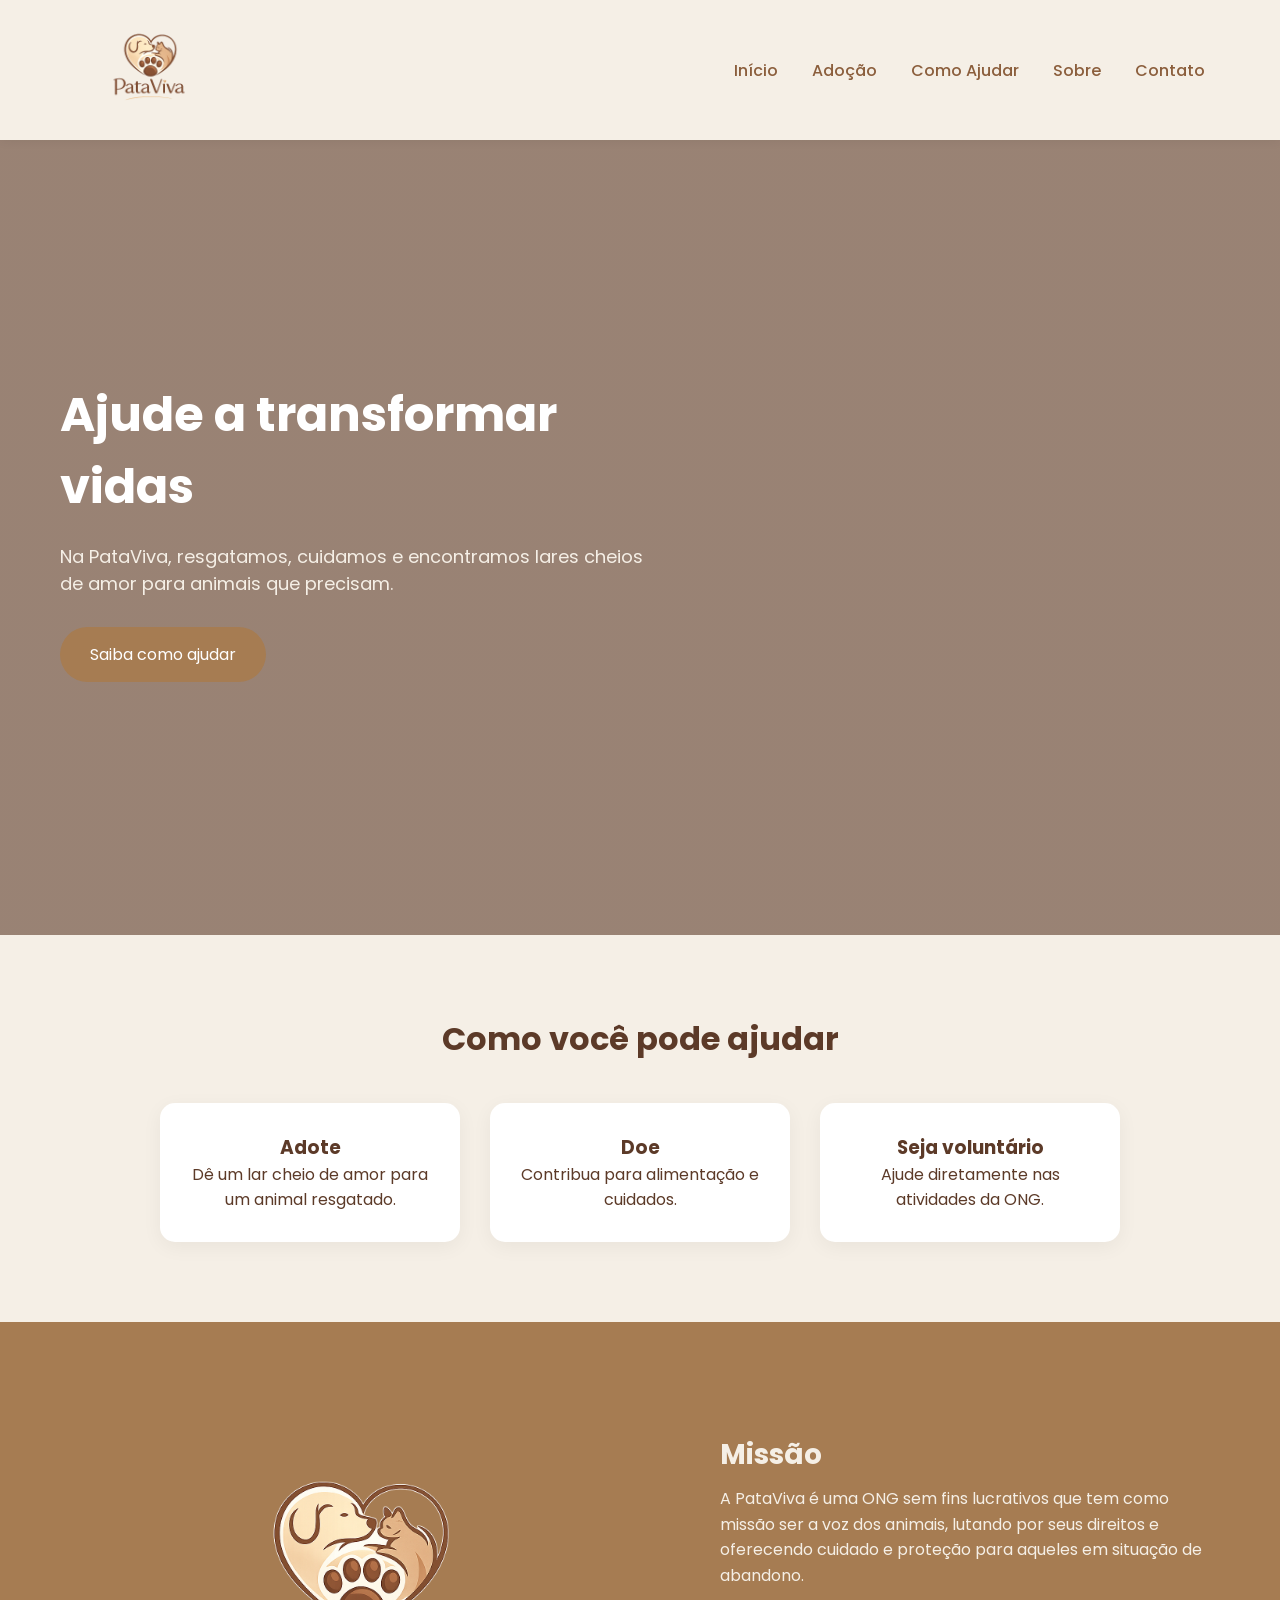
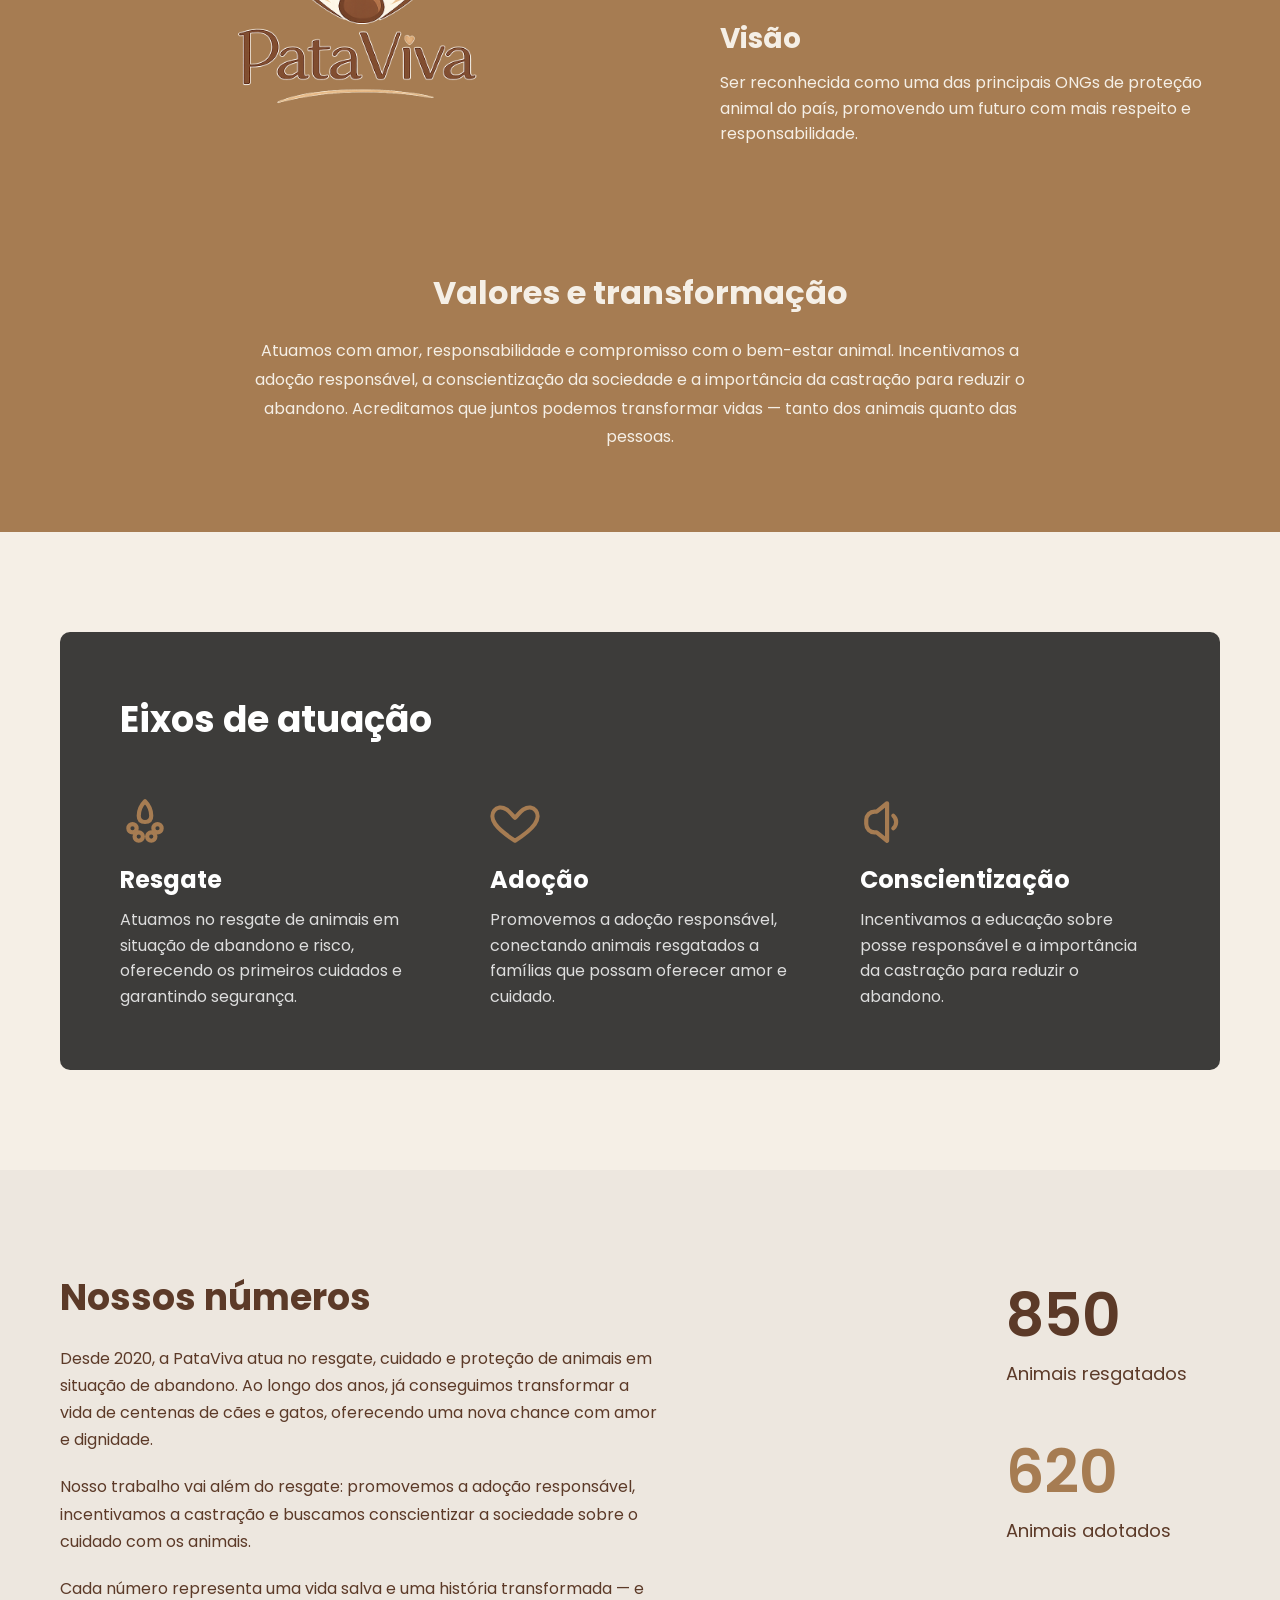
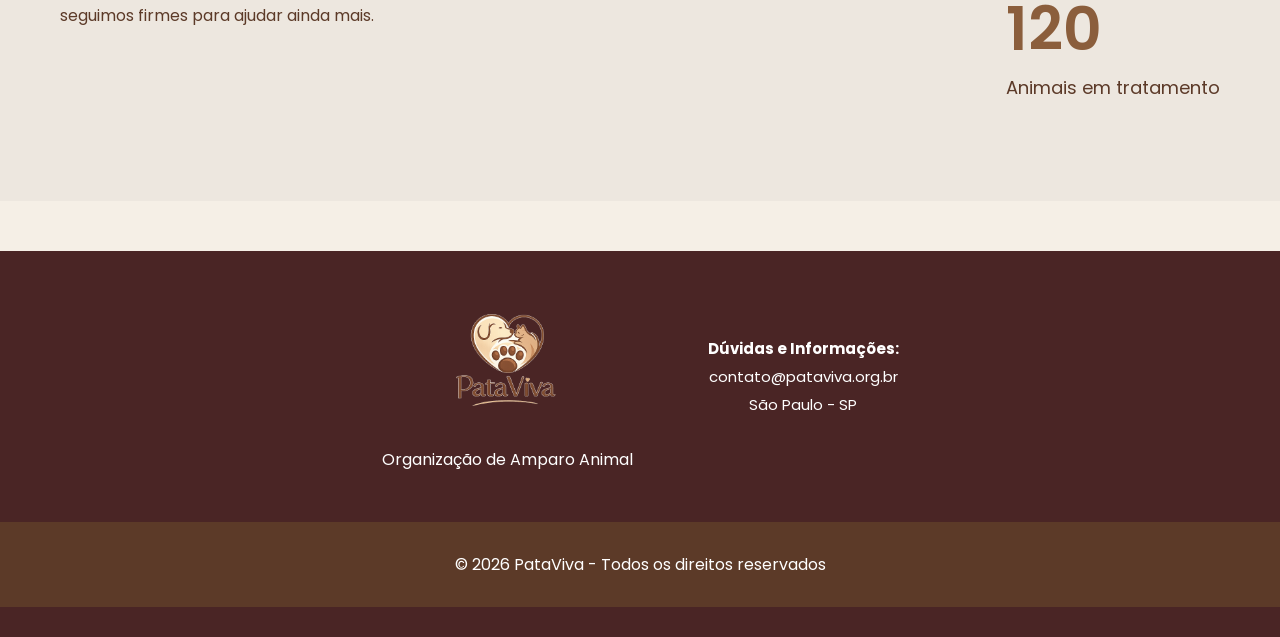
==== frontend/index.html @ ece867e7 "Adiciona pasta frontend com arquivos do projeto" ====
<!DOCTYPE html>
<html lang="pt-br">
<head>
  <meta charset="UTF-8">
  <meta name="viewport" content="width=device-width, initial-scale=1.0">
  <title>PataViva</title>
    <link rel="icon" type="image/png" href="logo.png">

  <link rel="stylesheet" href="style.css">

  <link href="https://fonts.googleapis.com/css2?family=Poppins:wght@300;400;600&display=swap" rel="stylesheet">
</head>

<body>

  <header>
    <img src="logo.png" alt="PataViva Logo" class="logo">

    <nav>
      <a href="#">Início</a>
      <a href="#">Adoção</a>
      <a href="#">Como Ajudar</a>
      <a href="#">Sobre</a>
      <a href="#">Contato</a>
    </nav>
  </header>

  <section class="hero">
    <div class="hero-content">
      <h1>Ajude a transformar vidas </h1>
      <p>Na PataViva, resgatamos, cuidamos e encontramos lares cheios de amor para animais que precisam.</p>
      <button class="btn">Saiba como ajudar</button>
    </div>
  </section>

  <section class="section">
    <h2>Como você pode ajudar</h2>

    <div class="cards">
      <div class="card">
        <h3>Adote</h3>
        <p>Dê um lar cheio de amor para um animal resgatado.</p>
      </div>

      <div class="card">
        <h3>Doe</h3>
        <p>Contribua para alimentação e cuidados.</p>
      </div>

      <div class="card">
        <h3>Seja voluntário</h3>
        <p>Ajude diretamente nas atividades da ONG.</p>
      </div>
    </div>
  </section>

  <!-- MISSÃO / VISÃO -->
  <section class="about">
    <div class="about-container">

      <div class="about-logo">
        <img src="logo.png" alt="PataViva" class="logo">
      </div>

      <div class="about-text">
        <h2>Missão</h2>
        <p>
          A PataViva é uma ONG sem fins lucrativos que tem como missão ser a voz dos animais,
          lutando por seus direitos e oferecendo cuidado e proteção para aqueles em situação de abandono.
        </p>

        <h2>Visão</h2>
        <p>
          Ser reconhecida como uma das principais ONGs de proteção animal do país,
          promovendo um futuro com mais respeito e responsabilidade.
        </p>
      </div>

    </div>

    <div class="values">
      <h2>Valores e transformação</h2>
      <p>
        Atuamos com amor, responsabilidade e compromisso com o bem-estar animal.
        Incentivamos a adoção responsável, a conscientização da sociedade e a importância
        da castração para reduzir o abandono. Acreditamos que juntos podemos transformar
        vidas — tanto dos animais quanto das pessoas.
      </p>
    </div>
  </section>

  <!-- EIXOS -->
  <section class="eixos">
    <div class="eixos-overlay">

      <h2>Eixos de atuação</h2>

      <div class="eixos-cards">

        <!-- RESGATE -->
        <div class="eixo">
          <div class="icon">
            <svg viewBox="0 0 24 24" fill="none">
              <path d="M12 2C14 4 15 7 15 9C15 11 14 12 12 12C10 12 9 11 9 9C9 7 10 4 12 2Z"/>
              <circle cx="6" cy="15" r="2"/>
              <circle cx="18" cy="15" r="2"/>
              <circle cx="9" cy="19" r="2"/>
              <circle cx="15" cy="19" r="2"/>
            </svg>
          </div>
          <h3>Resgate</h3>
          <p>
            Atuamos no resgate de animais em situação de abandono e risco,
            oferecendo os primeiros cuidados e garantindo segurança.
          </p>
        </div>

        <!-- ADOÇÃO -->
        <div class="eixo">
          <div class="icon">
            <svg viewBox="0 0 24 24" fill="none">
              <path d="M12 21s-7-4.5-9.5-8C-1 8 3 3 8 6c1.5 1 2.5 2.5 4 4 1.5-1.5 2.5-3 4-4 5-3 9 2 5.5 7-2.5 3.5-9.5 8-9.5 8z"/>
            </svg>
          </div>
          <h3>Adoção</h3>
          <p>
            Promovemos a adoção responsável, conectando animais resgatados
            a famílias que possam oferecer amor e cuidado.
          </p>
        </div>

        <!-- CONSCIENTIZAÇÃO -->
        <div class="eixo">
          <div class="icon">
            <svg viewBox="0 0 24 24" fill="none">
              <path d="M3 11v2a4 4 0 004 4h1l5 4V3L8 7H7a4 4 0 00-4 4z"/>
              <path d="M16 9a4 4 0 010 6"/>
            </svg>
          </div>
          <h3>Conscientização</h3>
          <p>
            Incentivamos a educação sobre posse responsável e a importância
            da castração para reduzir o abandono.
          </p>
        </div>

      </div>

    </div>
  </section>

  <!-- NÚMEROS -->
  <section class="numeros">
    <div class="numeros-container">

      <div class="numeros-texto">
        <h2>Nossos números</h2>

        <p>
          Desde 2020, a PataViva atua no resgate, cuidado e proteção de animais
          em situação de abandono. Ao longo dos anos, já conseguimos transformar
          a vida de centenas de cães e gatos, oferecendo uma nova chance com amor e dignidade.
        </p>

        <p>
          Nosso trabalho vai além do resgate: promovemos a adoção responsável,
          incentivamos a castração e buscamos conscientizar a sociedade sobre
          o cuidado com os animais.
        </p>

        <p>
          Cada número representa uma vida salva e uma história transformada —
          e seguimos firmes para ajudar ainda mais.
        </p>
      </div>

      <div class="numeros-dados">

        <div class="numero">
          <h3>850</h3>
          <span>Animais resgatados</span>
        </div>

        <div class="numero">
          <h3>620</h3>
          <span>Animais adotados</span>
        </div>

        <div class="numero">
          <h3>120</h3>
          <span>Animais em tratamento</span>
        </div>

      </div>

    </div>
  </section>

<footer class="rodape-pata-viva">
<div class="container-footer">

<div class="bloco-logo">
<img src="logo.png" alt="Logo Pata Viva" class="logo-rodape">
<p>Organização de Amparo Animal</p>
</div>

<div class="bloco-info">
<p><strong>Dúvidas e Informações:</strong></p>
<p>contato@pataviva.org.br</p>
<p>São Paulo - SP</p>
</div>

</div>


  <footer>
    <p>© 2026 PataViva - Todos os direitos reservados</p>
  </footer>

</body>
</html>
---- frontend/style.css ----
* {
  margin: 0;
  padding: 0;
  box-sizing: border-box;
  font-family: 'Poppins', sans-serif;
}

body {
  background-color: #F5EFE6;
  color: #5C3A28;
}

header {
display: flex;
justify-content: space-between;
align-items: center;


padding: 10px 60px;

background-color: #F5EFE6;
box-shadow: 0 2px 10px rgba(0,0,0,0.05);

position: fixed; 
top: 0; 
left: 0; 
width: 100%; 
z-index: 1000; 
}


header img {
  height: 60px;
}

nav a {
  margin: 0 15px;
  text-decoration: none;
  color: #8B5E3C;
  font-weight: 500;
  transition: 0.3s;
}

nav a:hover {
  color: #A67C52;
}

/* HERO */
.hero {
  height: 90vh;
  background: linear-gradient(rgba(92,58,40,0.6), rgba(92,58,40,0.6)),
              url('https://images.unsplash.com/photo-1518791841217-8f162f1e1131') center/cover;
  display: flex;
  align-items: center;
  padding: 0 60px;
  color: white;
}

.hero-content {
  max-width: 600px;
}

.hero h1 {
  font-size: 48px;
  margin-bottom: 20px;
}

.hero p {
  font-size: 18px;
  margin-bottom: 30px;
  color: #F5EFE6;
}

.btn {
  background-color: #A67C52;
  color: white;
  padding: 15px 30px;
  border: none;
  border-radius: 30px;
  font-size: 16px;
  cursor: pointer;
  transition: 0.3s;
}

.btn:hover {
  background-color: #8B5E3C;
}

/* SECTION */
.section {
  padding: 80px 60px;
  text-align: center;
}

.section h2 {
  font-size: 32px;
  margin-bottom: 20px;
}

.cards {
  display: flex;
  gap: 30px;
  margin-top: 40px;
  flex-wrap: wrap;
  justify-content: center;
}

.card {
  background: white;
  padding: 30px;
  border-radius: 15px;
  width: 300px;
  box-shadow: 0 5px 20px rgba(0,0,0,0.05);
  transition: 0.3s;
}

.card:hover {
  transform: translateY(-5px);
}

/* ABOUT */
.about {
  background-color: #A67C52;
  color: #F5EFE6;
  padding: 80px 60px;
}

.about-container {
  display: flex;
  align-items: center;
  justify-content: center;
  gap: 60px;
  flex-wrap: wrap;
}

.about-logo img {
  width: 250px;
}

.about-text {
  max-width: 500px;
}

.about-text h2 {
  margin-bottom: 10px;
  font-size: 28px;
}

.about-text p {
  margin-bottom: 30px;
  line-height: 1.6;
}

/* VALUES */
.values {
  margin-top: 60px;
  text-align: center;
}

.values h2 {
  font-size: 32px;
  margin-bottom: 20px;
}

.values p {
  max-width: 800px;
  margin: 0 auto;
  line-height: 1.8;
}

/* EIXOS */
.eixos {
  background: url('https://images.unsplash.com/photo-1548199973-03cce0bbc87b') center/cover no-repeat;
  position: relative;
  padding: 100px 60px;
  color: white;
}

.eixos-overlay {
  background: rgba(0, 0, 0, 0.75);
  padding: 60px;
  border-radius: 10px;
}

.eixos h2 {
  font-size: 36px;
  margin-bottom: 50px;
}

.eixos-cards {
  display: flex;
  gap: 40px;
  flex-wrap: wrap;
  justify-content: space-between;
}

.eixo {
  max-width: 300px;
}

.icon {
  width: 50px;
  height: 50px;
  margin-bottom: 15px;
}

.icon svg {
  width: 100%;
  height: 100%;
  stroke: #A67C52;
  stroke-width: 2;
  stroke-linecap: round;
  stroke-linejoin: round;
}

.eixo h3 {
  font-size: 24px;
  margin-bottom: 10px;
}

.eixo p {
  line-height: 1.6;
  color: #ddd;
}

/* NÚMEROS */
.numeros {
  background-color: #EDE7DF;
  padding: 100px 60px;
}

.numeros-container {
  display: flex;
  justify-content: space-between;
  gap: 60px;
  flex-wrap: wrap;
}

.numeros-texto {
  max-width: 600px;
}

.numeros-texto h2 {
  font-size: 36px;
  color: #5C3A28;
  margin-bottom: 20px;
}

.numeros-texto p {
  margin-bottom: 20px;
  line-height: 1.7;
}

/* DADOS */
.numeros-dados {
  display: flex;
  flex-direction: column;
  gap: 40px;
  justify-content: center;
}

.numero h3 {
  font-size: 60px;
  font-weight: 600;
}

.numero:nth-child(1) h3 {
  color: #5C3A28;
}

.numero:nth-child(2) h3 {
  color: #A67C52;
}

.numero:nth-child(3) h3 {
  color: #8B5E3C;
}

.numero span {
  font-size: 18px;
  color: #5C3A28;
}

/* FOOTER */
footer {
  background-color: #5C3A28;
  color: white;
  text-align: center;
  padding: 30px;
  margin-top: 50px;
}

.logo {
  width: 180px;
  height: auto;
}

.about-logo img{
  width: 600px;
  height: auto;
}

body {
background-color: #F5EFE6;
color: #5C3A28;


padding-top: 125px;
}

.rodape-pata-viva {
background-color: #4a2525; 
color: #ffffff;
padding: 30px 0;
font-family: Arial, sans-serif;
}

.container-footer {
display: flex; 
justify-content: center; /* Centraliza no meio da tela */
align-items: center; 
gap: 75px; 
max-width: 1000px;
margin: 0 auto;
}

.logo-rodape {
width: 250px; 
height: auto;
display: block;
margin: 0 auto 0px; /* Arruma e centraliza a logo */
}

.bloco-logo {
text-align: center;
}

.bloco-info p {
margin: 5px 0;
font-size: 15px;
}
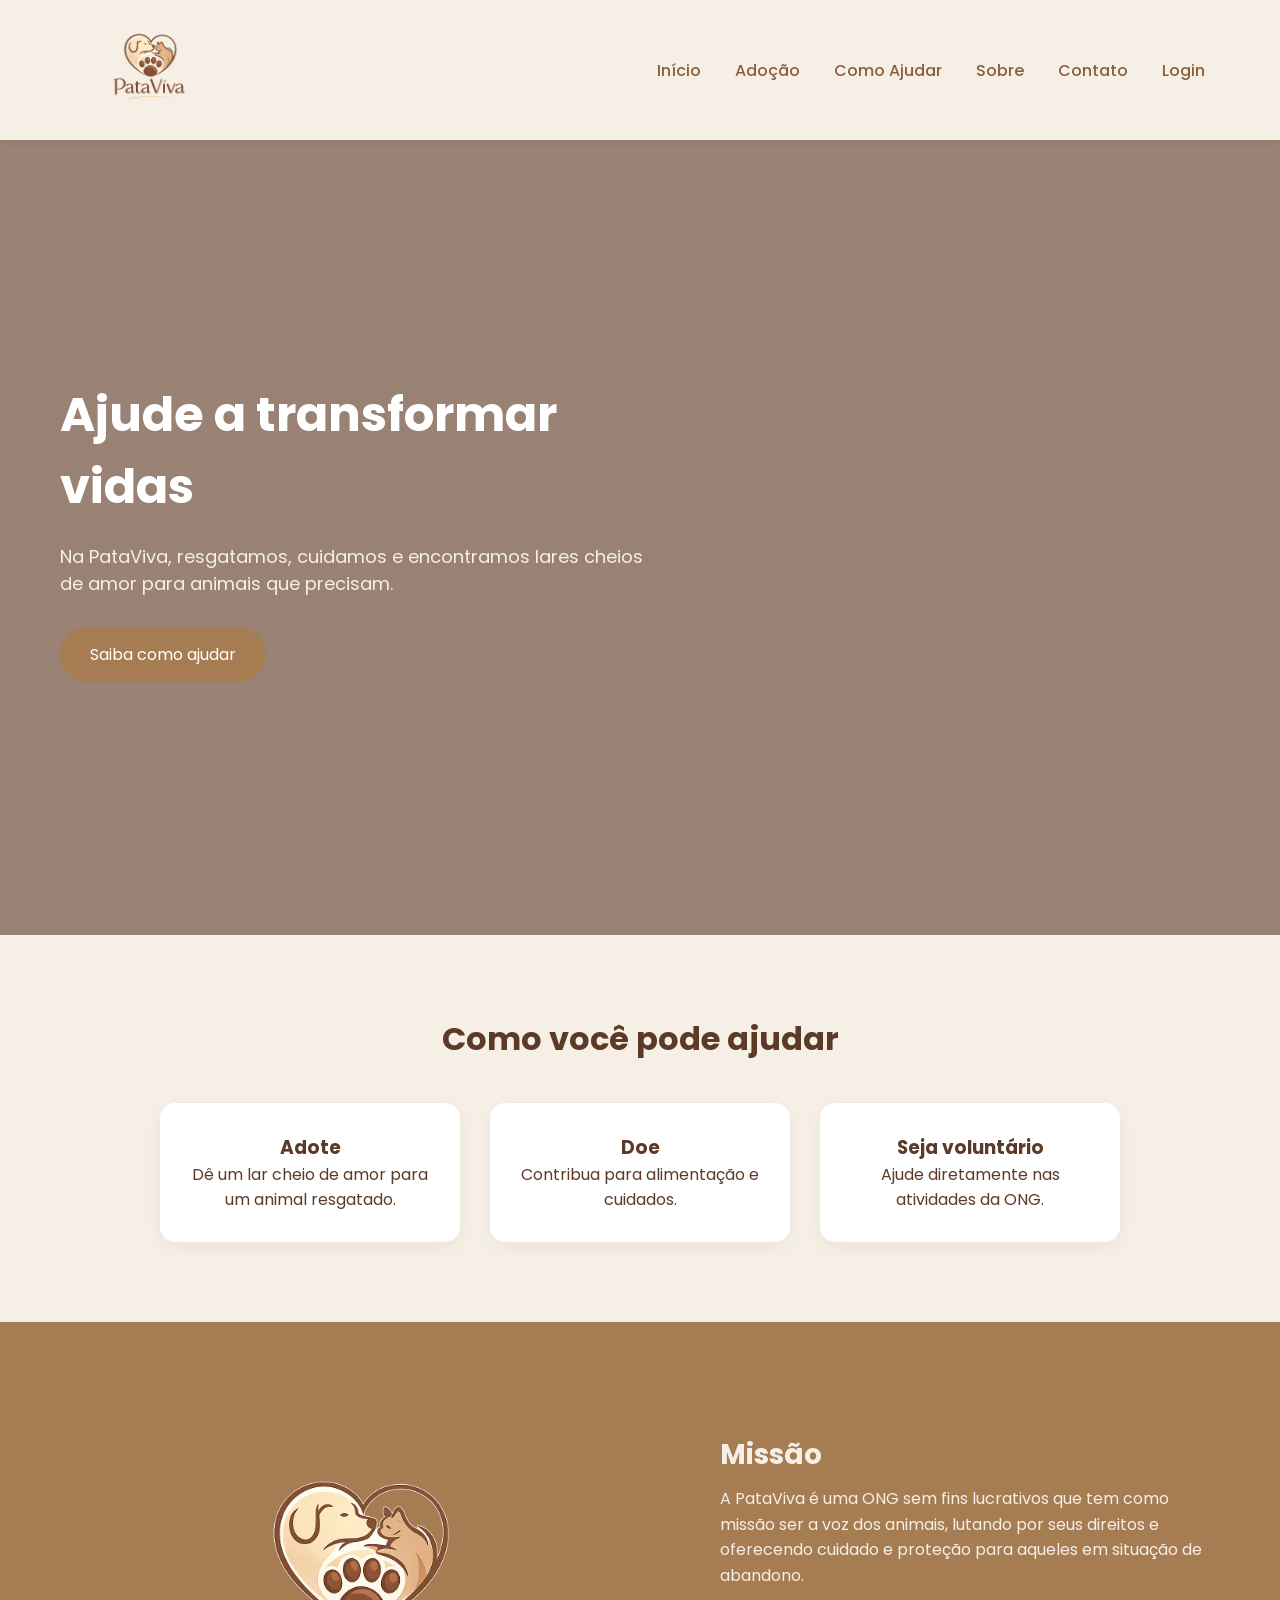
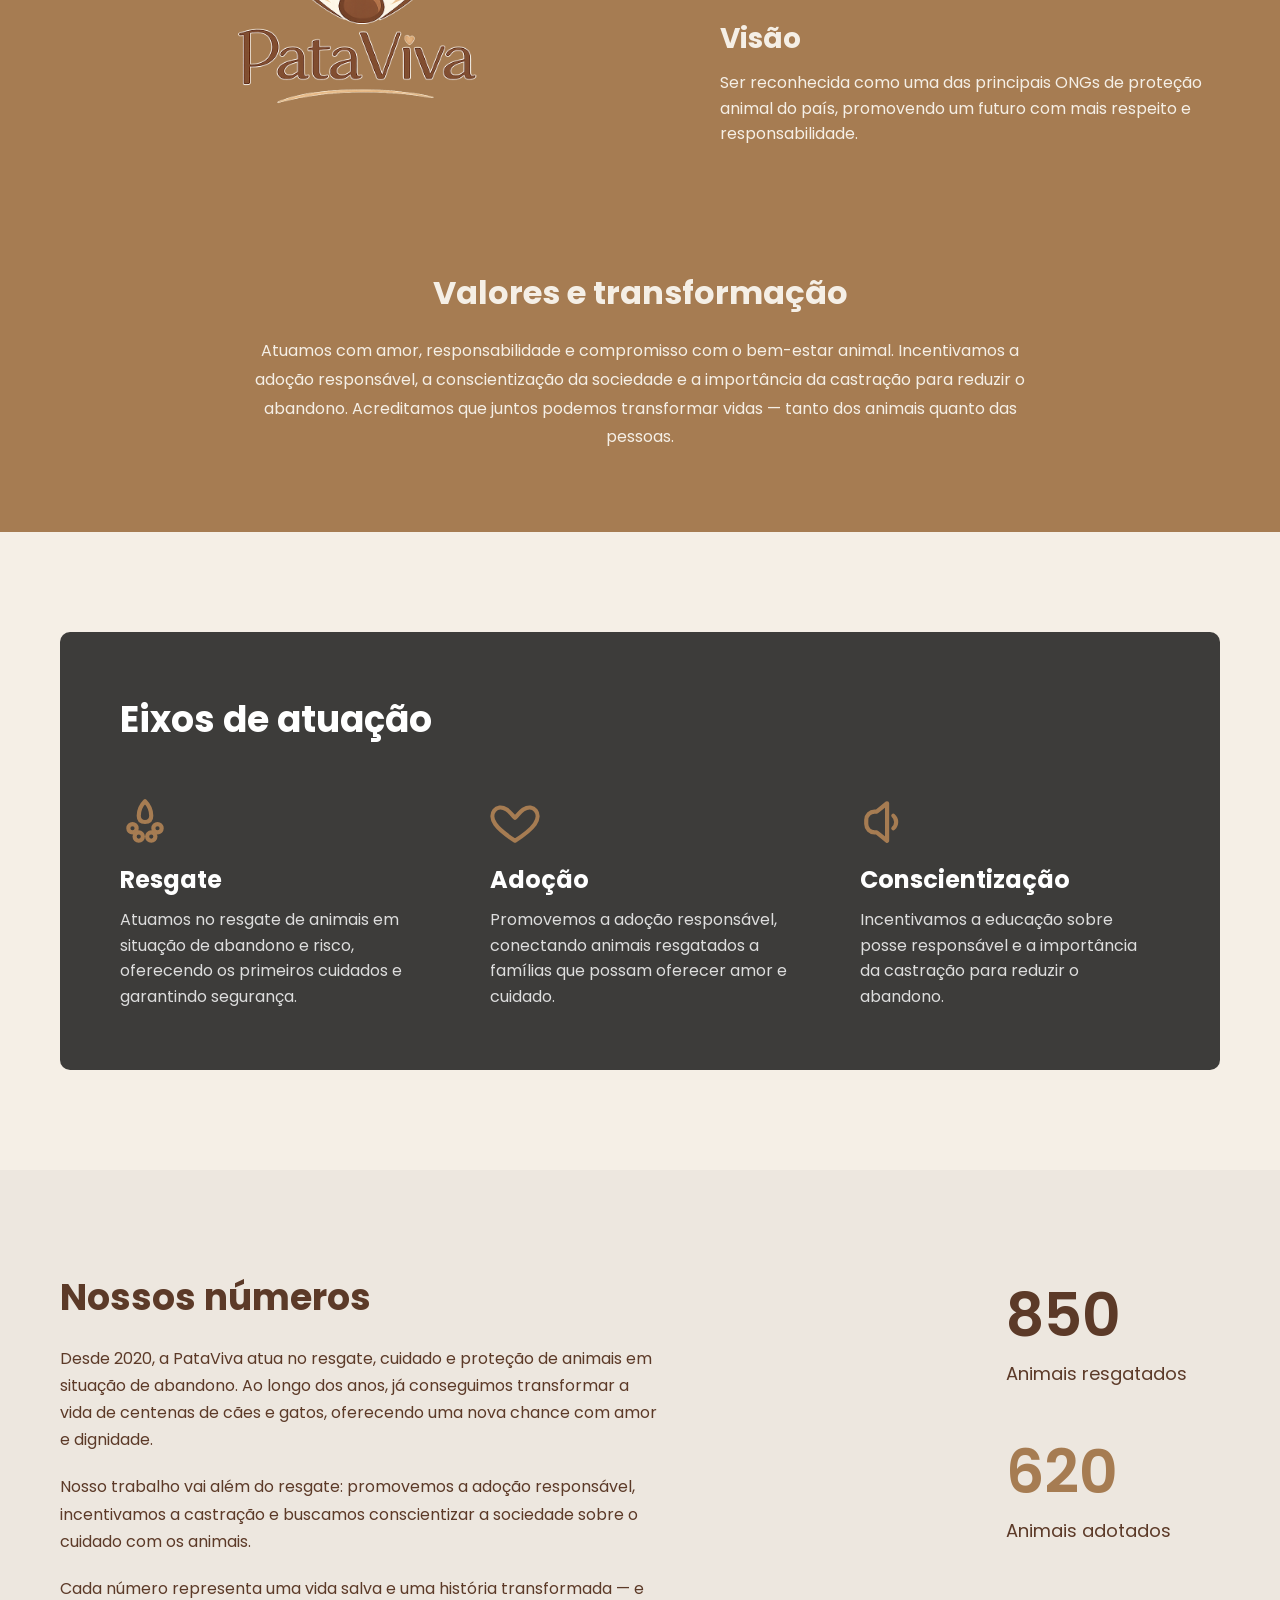
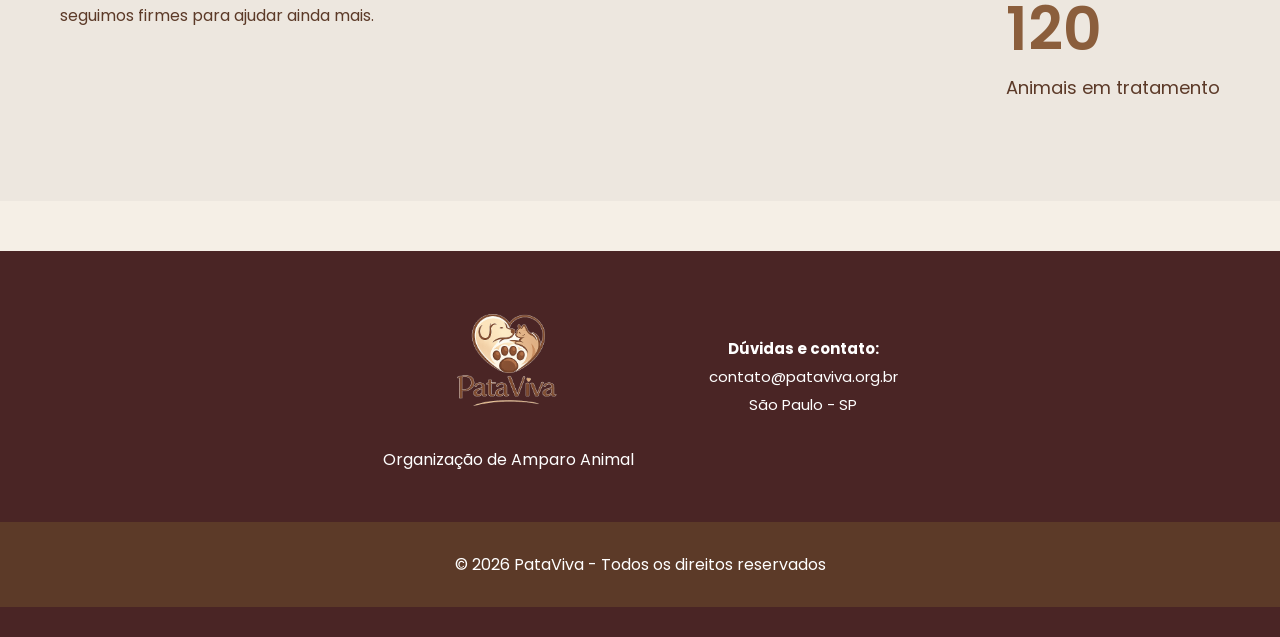
==== commit 2109c510: "Update index.html atualização teteu" ====
--- a/frontend/index.html
+++ b/frontend/index.html
@@ -17,11 +17,13 @@
     <img src="logo.png" alt="PataViva Logo" class="logo">
 
     <nav>
-      <a href="#">Início</a>
+      <a href="index.html">Início</a>
       <a href="#">Adoção</a>
       <a href="#">Como Ajudar</a>
-      <a href="#">Sobre</a>
-      <a href="#">Contato</a>
+      <a href="sobre.html">Sobre</a>
+      <a href="#contato">Contato</a>
+
+      <a href="login.html" class="login-btn">Login</a>
     </nav>
   </header>
 
@@ -196,7 +198,7 @@
     </div>
   </section>
 
-<footer class="rodape-pata-viva">
+<footer class="rodape-pata-viva" id="contato">
 <div class="container-footer">
 
 <div class="bloco-logo">
@@ -205,7 +207,7 @@
 </div>
 
 <div class="bloco-info">
-<p><strong>Dúvidas e Informações:</strong></p>
+<p><strong>Dúvidas e contato:</strong></p>
 <p>contato@pataviva.org.br</p>
 <p>São Paulo - SP</p>
 </div>
